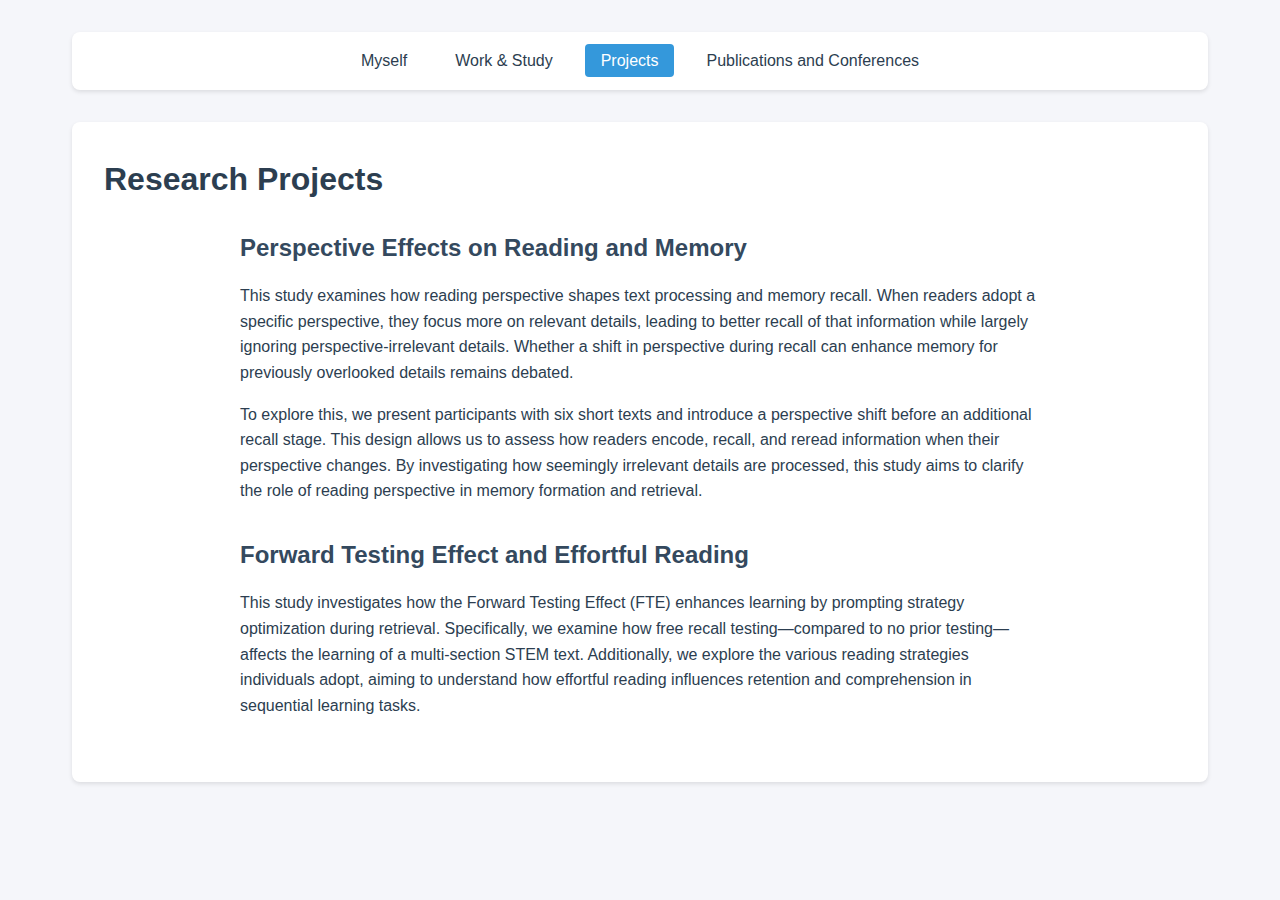
==== projects.html @ a4b4fc6f "Initial commit: Academic portfolio website" ====
<!DOCTYPE html>
<html lang="en">
<head>
    <meta charset="UTF-8">
    <meta name="viewport" content="width=device-width, initial-scale=1.0">
    <title>Projects - Academic Portfolio</title>
    <link rel="stylesheet" href="styles.css">
</head>
<body>
    <div class="container">
        <nav>
            <ul>
                <li><a href="index.html">Myself</a></li>
                <li><a href="work-study.html">Work & Study</a></li>
                <li><a href="projects.html" class="active">Projects</a></li>
                <li><a href="publications.html">Publications and Conferences</a></li>
            </ul>
        </nav>
        
        <main>
            <h1>Research Projects</h1>
            <div class="content">
                <section>
                    <h2>Perspective Effects on Reading and Memory</h2>
                    <p>This study examines how reading perspective shapes text processing and memory recall. When readers adopt a specific perspective, they focus more on relevant details, leading to better recall of that information while largely ignoring perspective-irrelevant details. Whether a shift in perspective during recall can enhance memory for previously overlooked details remains debated.</p>
                    <p>To explore this, we present participants with six short texts and introduce a perspective shift before an additional recall stage. This design allows us to assess how readers encode, recall, and reread information when their perspective changes. By investigating how seemingly irrelevant details are processed, this study aims to clarify the role of reading perspective in memory formation and retrieval.</p>
                </section>

                <section>
                    <h2>Forward Testing Effect and Effortful Reading</h2>
                    <p>This study investigates how the Forward Testing Effect (FTE) enhances learning by prompting strategy optimization during retrieval. Specifically, we examine how free recall testing—compared to no prior testing—affects the learning of a multi-section STEM text. Additionally, we explore the various reading strategies individuals adopt, aiming to understand how effortful reading influences retention and comprehension in sequential learning tasks.</p>
                </section>
            </div>
        </main>
    </div>
</body>
</html>
---- styles.css ----
/* Base styles */
:root {
    --primary-color: #2c3e50;
    --secondary-color: #34495e;
    --accent-color: #3498db;
    --text-color: #2c3e50;
    --background-color: #f5f6fa;
    --nav-hover: #e1e8ed;
}

* {
    margin: 0;
    padding: 0;
    box-sizing: border-box;
}

body {
    font-family: 'Segoe UI', Tahoma, Geneva, Verdana, sans-serif;
    line-height: 1.6;
    color: var(--text-color);
    background-color: var(--background-color);
}

.container {
    max-width: 1200px;
    margin: 0 auto;
    padding: 2rem;
}

/* Navigation */
nav {
    background-color: white;
    padding: 1rem;
    margin-bottom: 2rem;
    border-radius: 8px;
    box-shadow: 0 2px 4px rgba(0,0,0,0.1);
}

nav ul {
    list-style: none;
    display: flex;
    justify-content: center;
    flex-wrap: wrap;
    gap: 1rem;
}

nav a {
    text-decoration: none;
    color: var(--text-color);
    padding: 0.5rem 1rem;
    border-radius: 4px;
    transition: background-color 0.3s ease;
}

nav a:hover {
    background-color: var(--nav-hover);
}

nav a.active {
    background-color: var(--accent-color);
    color: white;
}

/* Main content */
main {
    background-color: white;
    padding: 2rem;
    border-radius: 8px;
    box-shadow: 0 2px 4px rgba(0,0,0,0.1);
}

h1 {
    color: var(--primary-color);
    margin-bottom: 1.5rem;
    font-size: 2rem;
}

h2 {
    color: var(--secondary-color);
    margin: 1.5rem 0 1rem;
    font-size: 1.5rem;
}

.content {
    max-width: 800px;
    margin: 0 auto;
}

p {
    margin-bottom: 1rem;
}

section {
    margin-bottom: 2rem;
}

/* Conference list */
.conference-list {
    list-style: none;
    margin: 1rem 0;
}

.conference-list li {
    padding: 0.75rem 0;
    border-bottom: 1px solid var(--nav-hover);
}

.conference-list li:last-child {
    border-bottom: none;
}

/* Responsive design */
@media (max-width: 768px) {
    .container {
        padding: 1rem;
    }
    
    nav ul {
        flex-direction: column;
        align-items: center;
    }
    
    nav a {
        display: block;
        width: 100%;
        text-align: center;
    }
    
    main {
        padding: 1.5rem;
    }
}
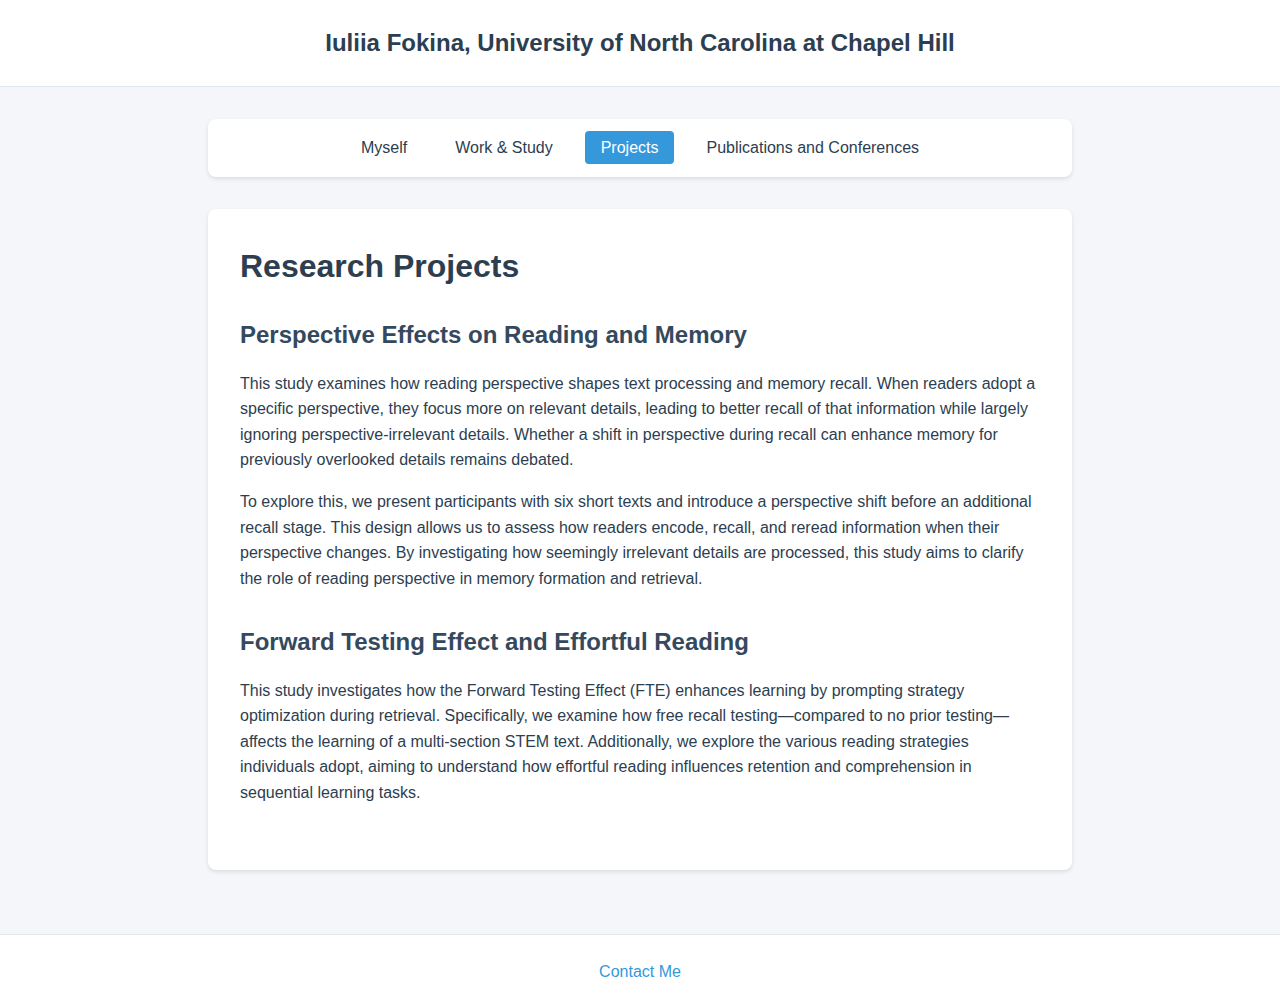
==== commit 1f847f20: "added header and footer" ====
--- a/projects.html
+++ b/projects.html
@@ -7,6 +7,10 @@
     <link rel="stylesheet" href="styles.css">
 </head>
 <body>
+    <header class="site-header">
+        <h2>Iuliia Fokina, University of North Carolina at Chapel Hill</h2>
+    </header>
+
     <div class="container">
         <nav>
             <ul>
@@ -33,5 +37,9 @@
             </div>
         </main>
     </div>
+
+    <footer class="site-footer">
+        <a href="mailto:fokina@unc.edu">Contact Me</a>
+    </footer>
 </body>
 </html>--- a/styles.css
+++ b/styles.css
@@ -19,12 +19,30 @@
     line-height: 1.6;
     color: var(--text-color);
     background-color: var(--background-color);
+    min-height: 100vh;
+    display: flex;
+    flex-direction: column;
 }
 
 .container {
     max-width: 1200px;
     margin: 0 auto;
     padding: 2rem;
+    flex: 1;
+}
+
+/* Header */
+.site-header {
+    background-color: white;
+    padding: 1.5rem;
+    text-align: center;
+    border-bottom: 1px solid var(--nav-hover);
+}
+
+.site-header h2 {
+    color: var(--primary-color);
+    margin: 0;
+    font-size: 1.5rem;
 }
 
 /* Navigation */
@@ -94,6 +112,39 @@
     margin-bottom: 2rem;
 }
 
+/* Profile Image */
+.profile-image-container {
+    text-align: center;
+    margin-top: 3rem;
+}
+
+.profile-image {
+    width: 300px;
+    height: auto;
+    border-radius: 8px;
+    box-shadow: 0 2px 4px rgba(0,0,0,0.1);
+}
+
+/* Footer */
+.site-footer {
+    background-color: white;
+    padding: 1.5rem;
+    text-align: center;
+    margin-top: 2rem;
+    border-top: 1px solid var(--nav-hover);
+}
+
+.site-footer a {
+    color: var(--accent-color);
+    text-decoration: none;
+    font-weight: 500;
+    transition: color 0.3s ease;
+}
+
+.site-footer a:hover {
+    color: var(--primary-color);
+}
+
 /* Conference list */
 .conference-list {
     list-style: none;
@@ -129,4 +180,13 @@
     main {
         padding: 1.5rem;
     }
+
+    .profile-image {
+        width: 100%;
+        max-width: 300px;
+    }
+
+    .site-header h2 {
+        font-size: 1.2rem;
+    }
 }